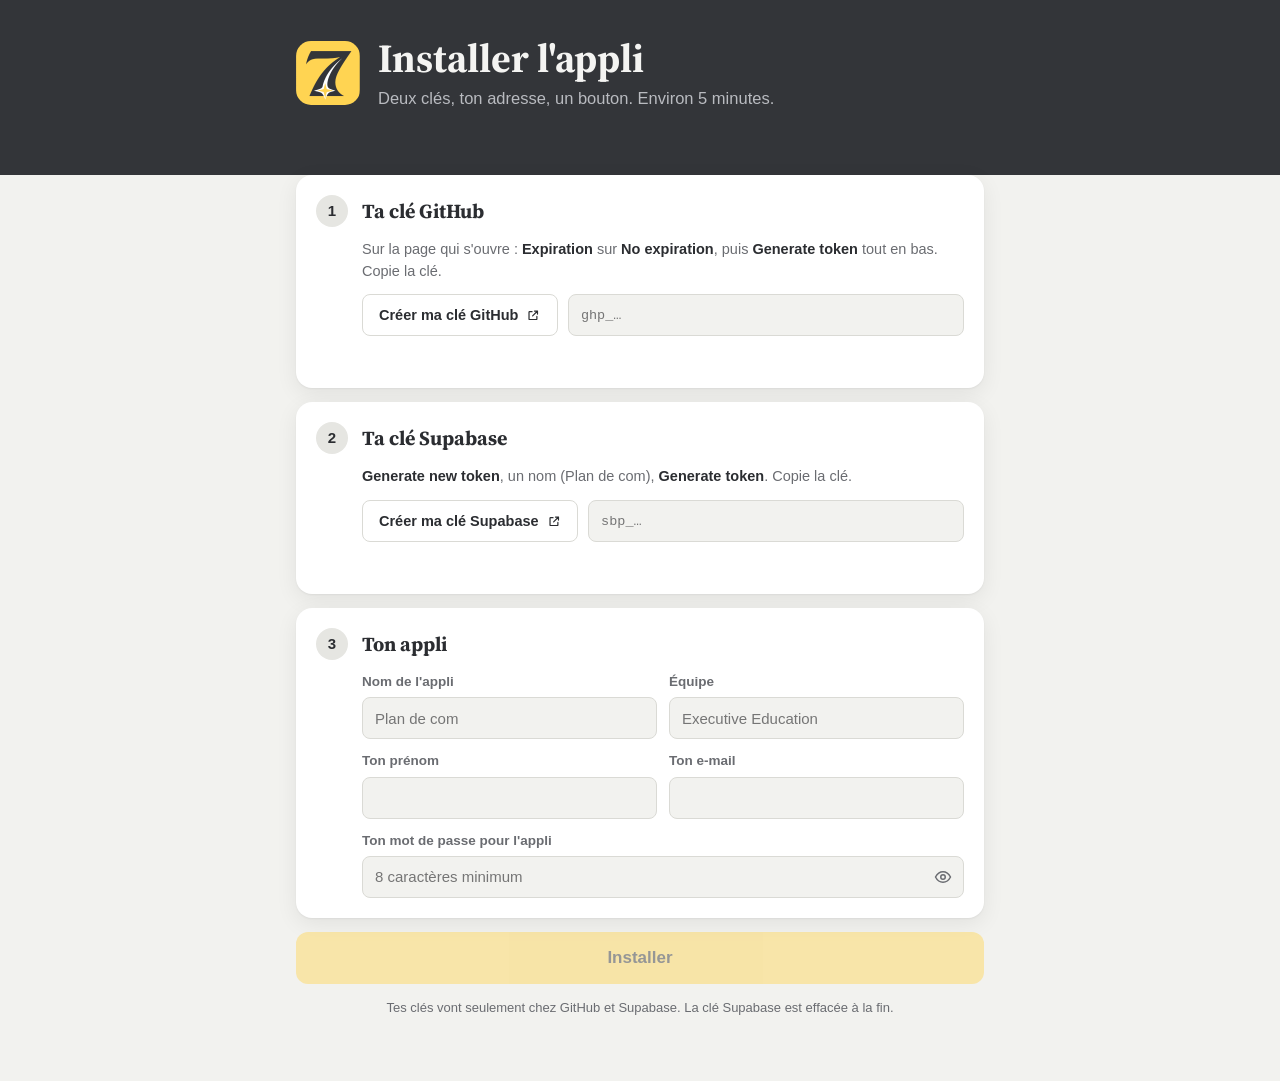
==== site/installer.html @ 74ef3721 "2.7.0 : installer une copie en un clic - Page site/installer.html : deux clés (GitHub pré-remplie, S" ====
<!doctype html>
<html lang="fr">
<head>
<meta charset="utf-8">
<meta name="viewport" content="width=device-width, initial-scale=1, viewport-fit=cover">
<title>Installer l'appli</title>
<meta name="description" content="Installer l'appli Plan de com pour ton équipe : deux clés, ton adresse, un bouton.">
<meta name="robots" content="noindex">
<link rel="icon" href="icons/favicon-32.png">
<style>
/* Installer une copie en un clic. Page autonome (pas de lien depuis l'appli), mêmes couleurs que le tutoriel.
   Tout se passe dans le navigateur : les clés vont seulement chez GitHub (copie, réglages, secret chiffré),
   puis un robot GitHub Actions (.github/workflows/installer.yml) fait la partie Supabase et efface le secret. */
@font-face { font-family: "KRC Serif"; src: url("fonts/krc-serif.woff") format("woff"); font-display: swap; }
:root {
  --yellow: #FFD452; --yellow-ink: #26282B;
  --hero: #333539; --hero-ink: #F4F4F2; --hero-ink2: #B9BBC0;
  --bg: #F2F2EF; --card: #FFFFFF; --text: #2B2D31; --text2: #6A6C71; --sep: #DADAD5; --fill: #E6E6E2;
  --ok: #2E7D32; --ok-bg: #E7F3E8; --red: #C62828; --red-bg: #FCEBEA; --focus: #333539;
  --shadow: 0 1px 2px rgba(20,20,20,.05), 0 6px 22px rgba(20,20,20,.07);
  --serif: "KRC Serif", Georgia, "Times New Roman", serif;
  --sans: -apple-system, BlinkMacSystemFont, "Segoe UI", Roboto, "Helvetica Neue", Arial, sans-serif;
  --mono: ui-monospace, "SF Mono", Menlo, Consolas, "Liberation Mono", monospace;
  --r2: 8px; --r3: 12px; --r4: 16px;
  color-scheme: light;
}
@media (prefers-color-scheme: dark) { :root:not([data-theme="light"]) {
  --hero: #17181A; --bg: #0F1012; --card: #1E1F22; --text: #F1F1EE; --text2: #A4A6AB; --sep: #34363B; --fill: #2C2E33;
  --ok: #81C784; --ok-bg: #1C2A1E; --red: #EF9A9A; --red-bg: #3A1F1F; --focus: #FFD452;
  --shadow: 0 1px 2px rgba(0,0,0,.4), 0 6px 22px rgba(0,0,0,.35); color-scheme: dark; } }
:root[data-theme="dark"] {
  --hero: #17181A; --bg: #0F1012; --card: #1E1F22; --text: #F1F1EE; --text2: #A4A6AB; --sep: #34363B; --fill: #2C2E33;
  --ok: #81C784; --ok-bg: #1C2A1E; --red: #EF9A9A; --red-bg: #3A1F1F; --focus: #FFD452;
  --shadow: 0 1px 2px rgba(0,0,0,.4), 0 6px 22px rgba(0,0,0,.35); color-scheme: dark; }
*, *::before, *::after { box-sizing: border-box; }
body { margin: 0; background: var(--bg); color: var(--text); font: 15px/1.5 var(--sans); -webkit-font-smoothing: antialiased; }
h1, h2, p { margin: 0; }
a { color: inherit; }
svg { width: 1em; height: 1em; fill: none; stroke: currentColor; stroke-width: 2; stroke-linecap: round; stroke-linejoin: round; flex: none; }
:focus-visible { outline: 2px solid var(--focus); outline-offset: 2px; }
[hidden] { display: none !important; }
.sr { position: absolute; width: 1px; height: 1px; overflow: hidden; clip-path: inset(50%); white-space: nowrap; }
.wrap { max-width: 720px; margin: 0 auto; padding-left: max(16px, env(safe-area-inset-left, 0px)); padding-right: max(16px, env(safe-area-inset-right, 0px)); }
.muted { color: var(--text2); }

.hero { background: var(--hero); color: var(--hero-ink); }
.hero-in { display: flex; align-items: center; gap: 18px; padding-block: 36px 64px; }
.logo { width: 64px; height: 64px; border-radius: 15px; flex: none; }
h1 { font: 700 clamp(28px, 5vw, 40px)/1.1 var(--serif); }
.lead { color: var(--hero-ink2); font-size: 16.5px; margin-top: 6px; }

main { margin-top: -36px; padding-bottom: 64px; display: grid; gap: 14px; }
.card { background: var(--card); border-radius: var(--r4); box-shadow: var(--shadow); padding: 20px; display: grid; grid-template-columns: 32px minmax(0, 1fr); gap: 4px 14px; }
.num { width: 32px; height: 32px; border-radius: 50%; background: var(--fill); display: grid; place-items: center; font-weight: 700; font-size: 15px; }
.card.ok .num { background: var(--ok); color: var(--card); }
.card h2 { font: 700 20px/32px var(--serif); }
.card .body { display: grid; gap: 12px; min-width: 0; }
.aide { color: var(--text2); font-size: 14.5px; }
.aide b { color: var(--text); font-weight: 650; }
.ligne { display: grid; grid-template-columns: auto minmax(0, 1fr); gap: 10px; align-items: center; }
.btn { display: inline-flex; align-items: center; gap: 8px; height: 42px; padding: 0 16px; border-radius: var(--r2); border: 1px solid var(--sep); background: var(--card); color: var(--text); font: 600 14.5px var(--sans); text-decoration: none; cursor: pointer; white-space: nowrap; }
.btn:hover { background: var(--fill); }
input { height: 42px; width: 100%; border: 1px solid var(--sep); border-radius: var(--r2); background: var(--bg); color: var(--text); padding: 0 12px; font: 15px var(--sans); }
input.cle { font: 13.5px var(--mono); }
input:focus { border-color: var(--focus); outline: none; box-shadow: 0 0 0 1px var(--focus); }
input[aria-invalid="true"] { border-color: var(--red); }
.etat { display: flex; align-items: center; gap: 8px; font-size: 14px; font-weight: 600; min-height: 20px; }
.etat.ok { color: var(--ok); }
.etat.non { color: var(--red); }
.etat img { width: 22px; height: 22px; border-radius: 50%; }
.champs { display: grid; grid-template-columns: 1fr 1fr; gap: 12px; }
.champ { display: grid; gap: 5px; font-size: 13.5px; font-weight: 600; color: var(--text2); }
.mdp { position: relative; }
.mdp input { padding-right: 46px; }
.oeil { position: absolute; right: 4px; top: 4px; width: 34px; height: 34px; border: 0; background: none; color: var(--text2); border-radius: 6px; cursor: pointer; display: grid; place-items: center; font-size: 18px; }
.go { height: 52px; border: 0; border-radius: var(--r3); background: var(--yellow); color: var(--yellow-ink); font: 700 17px var(--sans); cursor: pointer; display: flex; align-items: center; justify-content: center; gap: 10px; }
.go:disabled { opacity: .45; cursor: default; }
.note { font-size: 13px; color: var(--text2); text-align: center; }

/* le suivi */
.suivi { background: var(--card); border-radius: var(--r4); box-shadow: var(--shadow); padding: 22px 20px; display: grid; gap: 16px; }
.suivi h2 { font: 700 24px/1.2 var(--serif); }
.pas { list-style: none; margin: 0; padding: 0; display: grid; gap: 2px; }
.pas li { display: grid; grid-template-columns: 26px minmax(0, 1fr) auto; gap: 12px; align-items: center; padding: 9px 0; color: var(--text2); }
.pas li .i { width: 26px; height: 26px; border-radius: 50%; display: grid; place-items: center; border: 2px solid var(--sep); font-size: 14px; }
.pas li.en { color: var(--text); font-weight: 650; }
.pas li.en .i { border-color: var(--yellow); border-top-color: transparent; animation: tour 0.9s linear infinite; }
.pas li.fait { color: var(--text); }
.pas li.fait .i { background: var(--ok); border-color: var(--ok); color: var(--card); }
.pas li.rate { color: var(--red); font-weight: 650; }
.pas li.rate .i { background: var(--red); border-color: var(--red); color: var(--card); }
.pas small { font-size: 13px; color: var(--text2); font-weight: 400; }
@keyframes tour { to { transform: rotate(360deg); } }
@media (prefers-reduced-motion: reduce) { .pas li.en .i { animation: none; border-top-color: var(--yellow); } }
.err { background: var(--red-bg); color: var(--text); border-radius: var(--r3); padding: 14px 16px; display: grid; gap: 12px; }
.err p { font-weight: 600; }
.err .act { display: flex; flex-wrap: wrap; gap: 10px; }
.fin { display: grid; gap: 14px; justify-items: start; }
.fin .go { padding: 0 26px; text-decoration: none; }
.fin p { font-size: 15px; }
.fin .adr { font: 14px var(--mono); color: var(--text2); word-break: break-all; }

@media (max-width: 600px) {
  .hero-in { padding-block: 28px 56px; }
  .logo { width: 52px; height: 52px; border-radius: 12px; }
  .card { grid-template-columns: minmax(0, 1fr); padding: 18px 16px; }
  .num { display: none; }
  .ligne, .champs { grid-template-columns: minmax(0, 1fr); }
  .btn { justify-content: center; }
}
</style>
</head>
<body>
<header class="hero"><div class="wrap hero-in">
  <img class="logo" src="assets/road-to-7th.png" alt="">
  <div><h1>Installer l'appli</h1><p class="lead">Deux clés, ton adresse, un bouton. Environ 5 minutes.</p></div>
</div></header>

<main class="wrap">
  <form id="f" novalidate>
    <div style="display:grid;gap:14px">
      <section class="card" id="c-gh">
        <span class="num">1</span>
        <div class="body">
          <h2>Ta clé GitHub</h2>
          <p class="aide">Sur la page qui s'ouvre : <b>Expiration</b> sur <b>No expiration</b>, puis <b>Generate token</b> tout en bas. Copie la clé.</p>
          <div class="ligne">
            <a class="btn" id="lien-gh" href="https://github.com/settings/tokens/new?scopes=repo,workflow&amp;description=Plan%20de%20com" target="_blank" rel="noopener">Créer ma clé GitHub <svg viewBox="0 0 24 24" aria-hidden="true"><path d="M14 5h5v5M19 5l-8 8M18 14v4a1 1 0 0 1-1 1H6a1 1 0 0 1-1-1V7a1 1 0 0 1 1-1h4"/></svg></a>
            <input class="cle" id="gh" name="gh" placeholder="ghp_…" autocomplete="off" spellcheck="false" aria-label="Clé GitHub" aria-describedby="gh-etat">
          </div>
          <p class="etat" id="gh-etat" aria-live="polite"></p>
        </div>
      </section>

      <section class="card" id="c-sb">
        <span class="num">2</span>
        <div class="body">
          <h2>Ta clé Supabase</h2>
          <p class="aide"><b>Generate new token</b>, un nom (Plan de com), <b>Generate token</b>. Copie la clé.</p>
          <div class="ligne">
            <a class="btn" href="https://supabase.com/dashboard/account/tokens" target="_blank" rel="noopener">Créer ma clé Supabase <svg viewBox="0 0 24 24" aria-hidden="true"><path d="M14 5h5v5M19 5l-8 8M18 14v4a1 1 0 0 1-1 1H6a1 1 0 0 1-1-1V7a1 1 0 0 1 1-1h4"/></svg></a>
            <input class="cle" id="sb" name="sb" placeholder="sbp_…" autocomplete="off" spellcheck="false" aria-label="Clé Supabase" aria-describedby="sb-etat">
          </div>
          <p class="etat" id="sb-etat" aria-live="polite"></p>
        </div>
      </section>

      <section class="card" id="c-app">
        <span class="num">3</span>
        <div class="body">
          <h2>Ton appli</h2>
          <div class="champs">
            <label class="champ">Nom de l'appli<input id="app" placeholder="Plan de com" maxlength="40" autocomplete="off"></label>
            <label class="champ">Équipe<input id="nom" placeholder="Executive Education" maxlength="60" autocomplete="organization"></label>
            <label class="champ">Ton prénom<input id="prenom" maxlength="60" autocomplete="given-name"></label>
            <label class="champ">Ton e-mail<input id="email" type="email" autocomplete="email"></label>
            <label class="champ" style="grid-column:1/-1">Ton mot de passe pour l'appli
              <span class="mdp"><input id="mdp" type="password" minlength="8" autocomplete="new-password" placeholder="8 caractères minimum"><button type="button" class="oeil" id="oeil" aria-label="Afficher le mot de passe" aria-pressed="false"><svg viewBox="0 0 24 24" aria-hidden="true"><path d="M2 12s3.600-7 10-7 10 7 10 7-3.600 7-10 7S2 12 2 12z"/><circle cx="12" cy="12" r="3"/></svg></button></span>
            </label>
          </div>
        </div>
      </section>

      <button class="go" id="go" type="submit" disabled>Installer</button>
      <p class="note">Tes clés vont seulement chez GitHub et Supabase. La clé Supabase est effacée à la fin.</p>
    </div>
  </form>

  <section class="suivi" id="suivi" hidden aria-live="polite">
    <div><h2 id="s-titre">Installation en cours</h2><p class="muted" id="s-sous">Garde cette page ouverte.</p></div>
    <ol class="pas" id="pas"></ol>
    <div class="err" id="err" hidden>
      <p id="err-t"></p>
      <div class="act"><button type="button" class="btn" id="encore">Réessayer</button><a class="btn" id="detail" href="#" target="_blank" rel="noopener" hidden>Voir le détail sur GitHub</a></div>
    </div>
    <div class="fin" id="fin" hidden>
      <a class="go" id="ouvrir" href="#" target="_blank" rel="noopener">Ouvrir mon appli</a>
      <p class="adr" id="adr"></p>
      <p>Connecte-toi avec <b id="fin-mail"></b> et ton mot de passe. Garde l'adresse dans tes favoris.</p>
      <p class="muted" id="fin-plus">Ta clé Supabase ne sert plus : tu peux la supprimer sur supabase.com.</p>
    </div>
  </section>
</main>

<script src="vendor/tweetnacl-1.0.3.min.js"></script>
<script src="installer/scelle.js"></script>
<script>
(() => {
  const ORIGINE = "bonavilien/kedge-plan-com", WF = "installer.yml";
  const API = (window.KPLAN_INSTALLER && window.KPLAN_INSTALLER.api) || "https://api.github.com";
  const PAUSE = (window.KPLAN_INSTALLER && window.KPLAN_INSTALLER.pause) || 1;
  const $ = (id) => document.getElementById(id);
  const attendre = (ms) => new Promise((r) => setTimeout(r, ms * PAUSE));
  const esc = (s) => String(s).replace(/[&<>"]/g, (c) => ({ "&": "&amp;", "<": "&lt;", ">": "&gt;", '"': "&quot;" })[c]);
  let jeton = "", login = "", depot = "", site = "";

  /* ---------- GitHub ---------- */
  async function gh(method, p, body) {
    const r = await fetch(API + p, { method, headers: { authorization: `Bearer ${jeton}`, accept: "application/vnd.github+json", ...(body ? { "content-type": "application/json" } : {}) }, body: body ? JSON.stringify(body) : undefined });
    const t = await r.text(); let j = null; try { j = t ? JSON.parse(t) : null; } catch (e) { j = t; }
    return { ok: r.ok, status: r.status, j, h: r.headers };
  }
  const exiger = (r, quoi) => { if (!r.ok) throw new Error(`${quoi} : GitHub répond ${r.status}${r.j && r.j.message ? ` (${r.j.message})` : ""}`); return r.j; };

  /* ---------- les clés et le formulaire ---------- */
  let ghOk = false, verif = 0;
  async function verifierGh() {
    const v = $("gh").value.trim(), n = ++verif, e = $("gh-etat");
    ghOk = false; login = ""; $("c-gh").classList.remove("ok"); $("gh").removeAttribute("aria-invalid");
    if (!v) { e.className = "etat"; e.textContent = ""; return pret(); }
    e.className = "etat"; e.textContent = "Je vérifie…";
    jeton = v;
    let r; try { r = await gh("GET", "/user"); } catch (err) { r = { ok: false, status: 0 }; }
    if (n !== verif) return;
    if (!r.ok) { e.className = "etat non"; e.textContent = r.status === 401 ? "Clé refusée par GitHub : recopie-la en entier." : "GitHub ne répond pas, réessaie dans un instant."; $("gh").setAttribute("aria-invalid", "true"); return pret(); }
    const portees = r.h.get("x-oauth-scopes");
    if (portees !== null && !(/\brepo\b/.test(portees) && /\bworkflow\b/.test(portees))) { e.className = "etat non"; e.textContent = "Il manque les cases repo et workflow : recrée la clé avec le bouton."; $("gh").setAttribute("aria-invalid", "true"); return pret(); }
    login = r.j.login; ghOk = true; $("c-gh").classList.add("ok");
    e.className = "etat ok"; e.innerHTML = `${r.j.avatar_url ? `<img src="${esc(r.j.avatar_url)}" alt="">` : ""}Connecté : ${esc(login)}`;
    pret();
  }
  const sbOk = () => /^sbp_[A-Za-z0-9_]{20,}$/.test($("sb").value.trim());
  function etatSb() {
    const v = $("sb").value.trim(), e = $("sb-etat");
    $("c-sb").classList.toggle("ok", sbOk());
    $("sb").toggleAttribute("aria-invalid", !!v && !sbOk());
    e.className = "etat" + (!v ? "" : sbOk() ? " ok" : " non");
    e.textContent = !v ? "" : sbOk() ? "Clé reçue" : "Une clé Supabase commence par sbp_";
    pret();
  }
  const mailOk = () => /^[^\s@]+@[^\s@]+\.[^\s@]+$/.test($("email").value.trim());
  function pret() {
    const appOk = mailOk() && $("mdp").value.length >= 8;
    $("c-app").classList.toggle("ok", appOk);
    $("go").disabled = !(ghOk && sbOk() && appOk);
  }
  let minuteur;
  $("gh").addEventListener("input", () => { clearTimeout(minuteur); minuteur = setTimeout(verifierGh, 350); });
  $("sb").addEventListener("input", etatSb);
  ["app", "nom", "prenom", "email", "mdp"].forEach((id) => $(id).addEventListener("input", pret));
  $("oeil").addEventListener("click", () => { const m = $("mdp"), vu = m.type === "password"; m.type = vu ? "text" : "password"; $("oeil").setAttribute("aria-pressed", vu); $("oeil").setAttribute("aria-label", vu ? "Cacher le mot de passe" : "Afficher le mot de passe"); });

  /* ---------- le suivi ---------- */
  const PAS = [
    ["copie", "Copier l'appli dans ton GitHub"],
    ["reglages", "Régler ta copie"],
    ["Créer la base", "Créer la base", "1 à 3 minutes"],
    ["Installer les tables", "Installer les tables"],
    ["Régler la connexion", "Régler la connexion"],
    ["Créer ton compte", "Créer ton compte"],
    ["Installer les notifications et le bouton Mettre à jour", "Notifications et bouton Mettre à jour"],
    ["Brancher le site", "Brancher le site sur la base"],
    ["Mettre en ligne", "Mettre en ligne"],
  ];
  /* les étapes techniques de GitHub comptent dans « Mettre en ligne » */
  const groupe = (nom) => /^(Préparer le site|Run actions\/configure-pages|Run actions\/upload-pages-artifact|Mettre en ligne)/.test(nom) ? "Mettre en ligne" : nom;
  const ICONES = { fait: '<svg viewBox="0 0 24 24" aria-hidden="true"><path d="M5 12.500l4.500 4.500L19 7.500"/></svg>', rate: '<svg viewBox="0 0 24 24" aria-hidden="true"><path d="M7 7l10 10M17 7 7 17"/></svg>' };
  function dessiner(etats, detail) {
    $("pas").innerHTML = PAS.map(([k, nom, aide]) => { const s = etats[k] || ""; return `<li class="${s}" data-k="${esc(k)}"><span class="i">${ICONES[s] || ""}</span><span>${esc(nom)}${s === "en" && (detail[k] || aide) ? ` <small>· ${esc(detail[k] || aide)}</small>` : ""}</span><span class="sr">${s === "fait" ? "fait" : s === "en" ? "en cours" : s === "rate" ? "échec" : "à venir"}</span></li>`; }).join("");
  }
  let etats = {}, detail = {};
  const marquer = (k, s, d) => { etats[k] = s; if (d !== undefined) detail[k] = d; dessiner(etats, detail); };

  async function copier() {
    marquer("copie", "en");
    let r = await gh("GET", `/repos/${login}/${depot}`);
    if (r.ok && !(r.j.fork && r.j.parent && r.j.parent.full_name.toLowerCase() === ORIGINE)) throw new Error(`Tu as déjà un dépôt « ${depot} » sur GitHub. Change le nom de l'appli, puis réessaie.`);
    if (!r.ok) {
      if (r.status !== 404) exiger(r, "Lecture de ton GitHub");
      const f = exiger(await gh("POST", `/repos/${ORIGINE}/forks`, { name: depot, default_branch_only: true }), "Copie de l'appli");
      depot = f.name; // si tu avais déjà une copie sous un autre nom, GitHub la redonne
    }
    // une copie ancienne n'a pas encore le robot : on la met à jour d'abord
    for (let i = 0; ; i++) {
      const w = await gh("GET", `/repos/${login}/${depot}/contents/.github/workflows/${WF}`);
      if (w.ok) break;
      if (i === 3) await gh("POST", `/repos/${login}/${depot}/merge-upstream`, { branch: "main" });
      if (i > 40) throw new Error("GitHub met trop de temps à copier l'appli. Réessaie dans une minute.");
      marquer("copie", "en", "GitHub prépare la copie"); await attendre(3000);
    }
    marquer("copie", "fait");
  }

  async function regler(f) {
    marquer("reglages", "en");
    const R = `/repos/${login}/${depot}`;
    await gh("PUT", `${R}/actions/permissions`, { enabled: true, allowed_actions: "all" });
    for (const w of [WF, "pages.yml"]) { const r = await gh("PUT", `${R}/actions/workflows/${w}/enable`); if (!r.ok && w === WF) exiger(r, "Activation du robot"); }
    let p = await gh("POST", `${R}/pages`, { build_type: "workflow" });
    if (p.status === 409) p = await gh("PUT", `${R}/pages`, { build_type: "workflow" });
    if (!p.ok) exiger(p, "Activation de GitHub Pages");
    for (const [name, value] of [["KPLAN_APP", f.app], ["KPLAN_NOM", f.nom]]) {
      if (!value) continue;
      const r = await gh("PATCH", `${R}/actions/variables/${name}`, { name, value });
      if (r.status === 404) exiger(await gh("POST", `${R}/actions/variables`, { name, value }), "Nom de l'appli");
      else exiger(r, "Nom de l'appli");
    }
    const cle = exiger(await gh("GET", `${R}/actions/secrets/public-key`), "Clé du coffre GitHub");
    const valeur = JSON.stringify({ supabase: f.sb, github: jeton, email: f.email, mdp: f.mdp, prenom: f.prenom });
    exiger(await gh("PUT", `${R}/actions/secrets/KPLAN_INSTALLATION`, { encrypted_value: KPscelle.pourGitHub(valeur, cle.key), key_id: cle.key_id }), "Rangement des clés");
    marquer("reglages", "fait");
  }

  async function lancer() {
    const R = `/repos/${login}/${depot}`, depuis = Date.now() - 60e3;
    exiger(await gh("POST", `${R}/actions/workflows/${WF}/dispatches`, { ref: "main" }), "Lancement du robot");
    marquer(PAS[2][0], "en", "GitHub démarre le robot");
    let run;
    for (let i = 0; !run; i++) {
      if (i > 40) throw new Error("Le robot ne démarre pas. Réessaie dans une minute.");
      await attendre(3000);
      const r = await gh("GET", `${R}/actions/workflows/${WF}/runs?event=workflow_dispatch&per_page=5`);
      run = r.ok && (r.j.workflow_runs || []).find((x) => Date.parse(x.created_at) >= depuis && !vus.has(x.id));
    }
    vus.add(run.id); $("detail").href = run.html_url; $("detail").hidden = false;
    for (;;) {
      await attendre(4000);
      const jr = await gh("GET", `${R}/actions/runs/${run.id}/jobs`), job = jr.ok && jr.j.jobs && jr.j.jobs[0];
      if (job) suivre(job);
      const rr = await gh("GET", `${R}/actions/runs/${run.id}`);
      if (rr.ok && rr.j.status === "completed") {
        if (rr.j.conclusion === "success") return;
        const msg = job ? await raison(job) : "";
        throw new Error(msg || "Le robot s'est arrêté. Le détail est sur GitHub.");
      }
    }
  }
  const vus = new Set();
  function suivre(job) {
    const par = {};
    for (const s of job.steps || []) { const k = groupe(s.name); if (!PAS.some((p) => p[0] === k)) continue; (par[k] = par[k] || []).push(s); }
    for (const [k] of PAS.slice(2)) {
      const l = par[k]; if (!l) continue;
      const rate = l.some((s) => s.conclusion === "failure"), fini = l.every((s) => s.status === "completed"), en = l.some((s) => s.status === "in_progress");
      if (rate) marquer(k, "rate"); else if (fini) marquer(k, "fait"); else if (en || (etats[k] === "en")) marquer(k, "en", k === "Créer la base" ? "1 à 3 minutes" : "");
    }
  }
  async function raison(job) {
    const r = await gh("GET", `/repos/${login}/${depot}/check-runs/${job.id}/annotations`);
    const a = (r.ok && r.j || []).filter((x) => x.annotation_level === "failure" && !/exit code|Process completed/i.test(x.message));
    return a.length ? a[0].message : "";
  }

  const slug = (s) => (s || "plan de com").normalize("NFD").replace(/[̀-ͯ]/g, "").toLowerCase().replace(/[^a-z0-9]+/g, "-").replace(/^-|-$/g, "").slice(0, 60) || "plan-de-com";
  let form;
  async function installer() {
    $("err").hidden = true; $("fin").hidden = true; $("s-titre").textContent = "Installation en cours"; $("s-sous").textContent = "Garde cette page ouverte.";
    for (const k in etats) if (etats[k] === "rate") delete etats[k];
    try {
      if (etats.copie !== "fait") await copier();
      await regler(form);
      await lancer();
      for (const [k] of PAS) marquer(k, "fait");
      site = `https://${login.toLowerCase()}.github.io/${depot}/`;
      $("s-titre").textContent = "Ton appli est en ligne"; $("s-sous").textContent = "";
      $("ouvrir").href = site; $("adr").textContent = site; $("fin-mail").textContent = form.email; $("fin").hidden = false;
      $("ouvrir").focus();
    } catch (e) {
      const k = PAS.map((p) => p[0]).find((x) => etats[x] === "en");
      if (k) marquer(k, "rate");
      $("s-titre").textContent = "L'installation s'est arrêtée"; $("s-sous").textContent = "Rien n'est perdu : « Réessayer » reprend où elle en était.";
      $("err-t").textContent = e.message; $("err").hidden = false; $("encore").focus();
    }
  }
  $("f").addEventListener("submit", (e) => {
    e.preventDefault(); if ($("go").disabled) return;
    form = { sb: $("sb").value.trim(), app: $("app").value.trim(), nom: $("nom").value.trim(), prenom: $("prenom").value.trim(), email: $("email").value.trim(), mdp: $("mdp").value };
    depot = slug(form.app);
    $("f").hidden = true; $("suivi").hidden = false; dessiner(etats, detail); window.scrollTo(0, 0);
    installer();
  });
  $("encore").addEventListener("click", installer);
})();
</script>
</body>
</html>
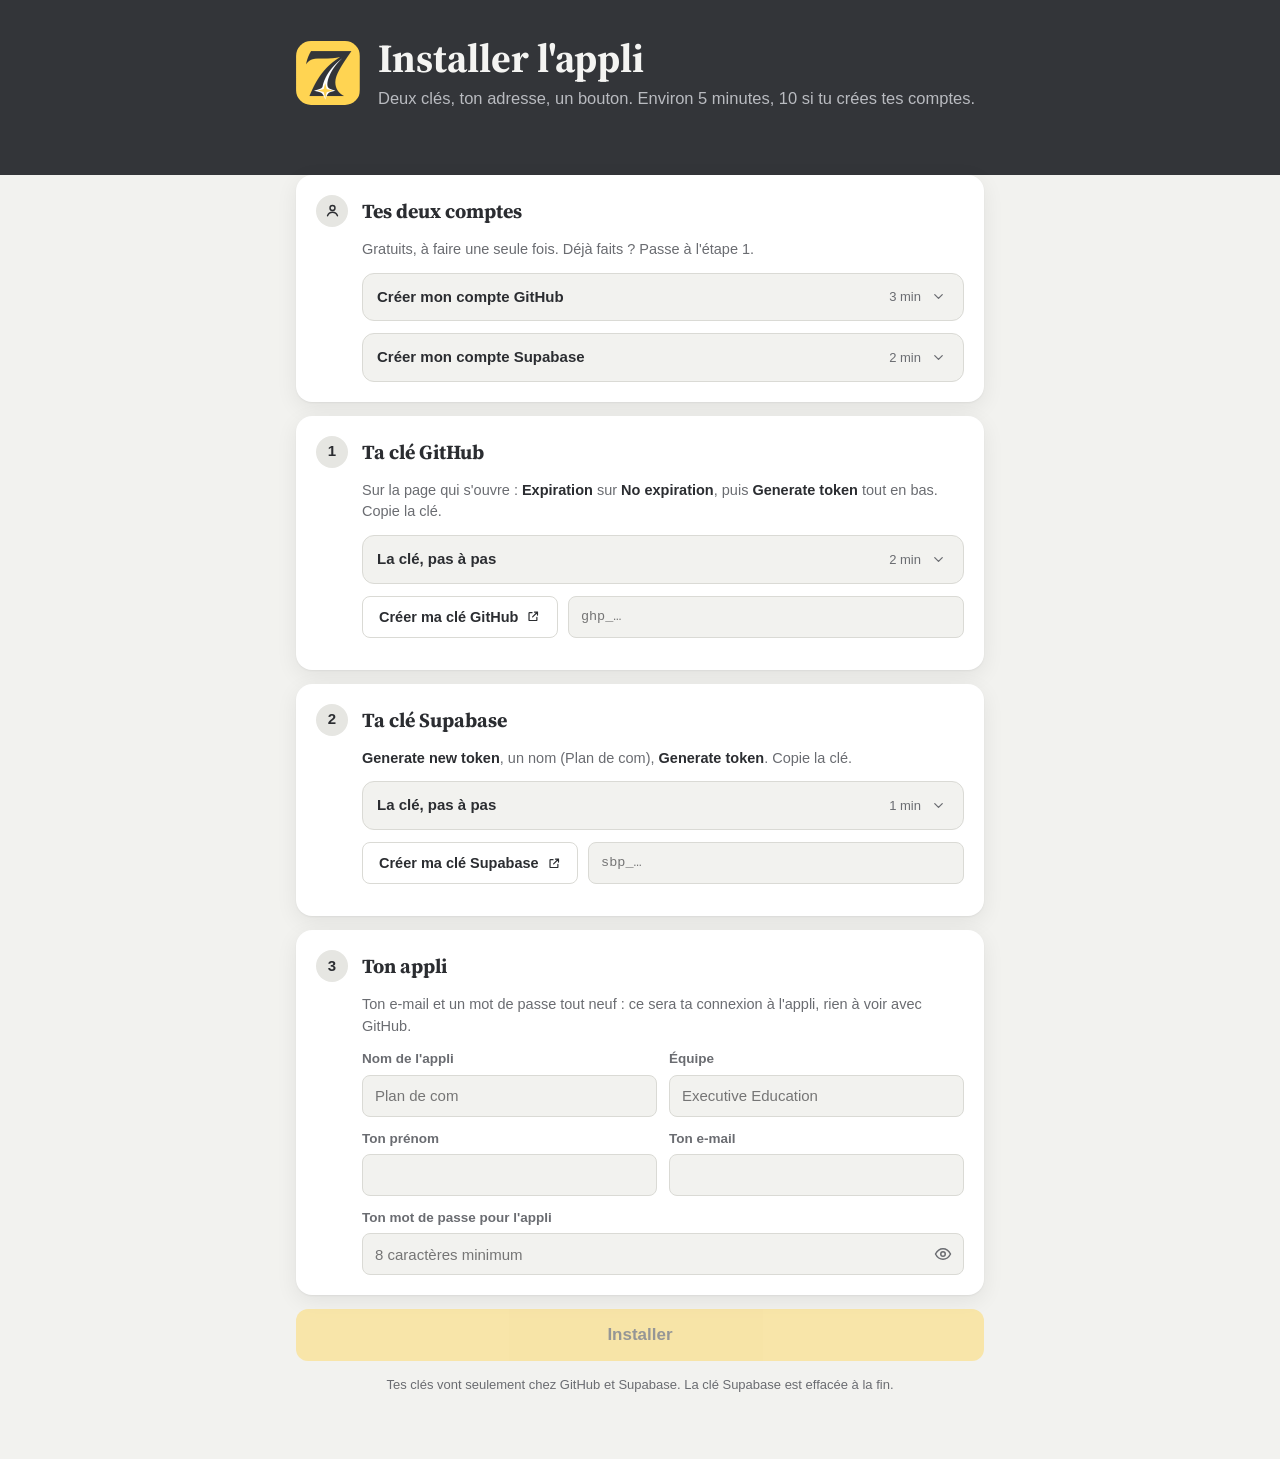
==== commit 3aa8c6f5: "2.7.0 : les copies se mettent à jour seules chaque nuit, et la page Installer explique les comptes p" ====
--- a/site/installer.html
+++ b/site/installer.html
@@ -21,7 +21,7 @@
   --serif: "KRC Serif", Georgia, "Times New Roman", serif;
   --sans: -apple-system, BlinkMacSystemFont, "Segoe UI", Roboto, "Helvetica Neue", Arial, sans-serif;
   --mono: ui-monospace, "SF Mono", Menlo, Consolas, "Liberation Mono", monospace;
-  --r2: 8px; --r3: 12px; --r4: 16px;
+  --r1: 6px; --r2: 8px; --r3: 12px; --r4: 16px;
   color-scheme: light;
 }
 @media (prefers-color-scheme: dark) { :root:not([data-theme="light"]) {
@@ -65,6 +65,7 @@
 input:focus { border-color: var(--focus); outline: none; box-shadow: 0 0 0 1px var(--focus); }
 input[aria-invalid="true"] { border-color: var(--red); }
 .etat { display: flex; align-items: center; gap: 8px; font-size: 14px; font-weight: 600; min-height: 20px; }
+.etat:empty { min-height: 0; }
 .etat.ok { color: var(--ok); }
 .etat.non { color: var(--red); }
 .etat img { width: 22px; height: 22px; border-radius: 50%; }
@@ -76,6 +77,32 @@
 .go { height: 52px; border: 0; border-radius: var(--r3); background: var(--yellow); color: var(--yellow-ink); font: 700 17px var(--sans); cursor: pointer; display: flex; align-items: center; justify-content: center; gap: 10px; }
 .go:disabled { opacity: .45; cursor: default; }
 .note { font-size: 13px; color: var(--text2); text-align: center; }
+
+/* les pas-à-pas : fermés par défaut, une action par ligne, les boutons à cliquer écrits comme à l'écran */
+.card.avant .num svg { font-size: 17px; }
+.pap { border: 1px solid var(--sep); border-radius: var(--r3); background: var(--bg); }
+.pap > summary { list-style: none; cursor: pointer; display: grid; grid-template-columns: minmax(0, 1fr) auto 18px; align-items: center; gap: 10px; padding: 12px 14px; font-weight: 650; border-radius: var(--r3); }
+.pap > summary::-webkit-details-marker { display: none; }
+.pap > summary:hover { background: var(--fill); }
+.pap > summary small { color: var(--text2); font-weight: 500; font-size: 13px; }
+.pap > summary svg { color: var(--text2); transition: transform .15s; }
+.pap[open] > summary svg { transform: rotate(180deg); }
+.pap .in { padding: 2px 14px 16px; display: grid; gap: 12px; }
+.pap .quoi { color: var(--text2); font-size: 14px; }
+.acts { margin: 0; padding: 0; list-style: none; counter-reset: a; display: grid; gap: 10px; font-size: 14.5px; }
+.acts li { counter-increment: a; display: grid; grid-template-columns: 22px minmax(0, 1fr); gap: 10px; align-items: baseline; line-height: 1.75; }
+.acts li::before { content: counter(a); font: 600 12px/20px var(--sans); color: var(--text2); text-align: center; width: 22px; height: 22px; border-radius: 50%; border: 1px solid var(--sep); background: var(--card); align-self: start; margin-top: 2px; }
+.acts li > div { min-width: 0; overflow-wrap: anywhere; }
+.acts small { display: block; color: var(--text2); font-size: 13.5px; line-height: 1.5; margin-top: 2px; }
+.ui { display: inline-flex; align-items: center; gap: 5px; padding: 0 9px; border-radius: var(--r1); border: 1px solid var(--sep); background: var(--card); font-size: 13.5px; font-weight: 600; line-height: 1.7; max-width: 100%; color: var(--text); white-space: nowrap; }
+a.ui { text-decoration: none; border-color: color-mix(in srgb, var(--text) 30%, transparent); }
+a.ui:hover { background: var(--yellow); color: var(--yellow-ink); border-color: var(--yellow); }
+.ui svg { font-size: 12px; }
+code { font: 13px var(--mono); background: var(--fill); padding: 1px 5px; border-radius: 4px; overflow-wrap: anywhere; }
+.bien { display: flex; gap: 8px; align-items: baseline; font-size: 14px; color: var(--ok); font-weight: 600; }
+.bien svg { align-self: center; }
+.astuce { display: flex; gap: 8px; align-items: baseline; font-size: 13.5px; color: var(--text2); }
+.astuce svg { align-self: center; }
 
 /* le suivi */
 .suivi { background: var(--card); border-radius: var(--r4); box-shadow: var(--shadow); padding: 22px 20px; display: grid; gap: 16px; }
@@ -99,6 +126,7 @@
 .fin .go { padding: 0 26px; text-decoration: none; }
 .fin p { font-size: 15px; }
 .fin .adr { font: 14px var(--mono); color: var(--text2); word-break: break-all; }
+.fin .nuit { display: flex; align-items: center; gap: 8px; }
 
 @media (max-width: 600px) {
   .hero-in { padding-block: 28px 56px; }
@@ -107,23 +135,77 @@
   .num { display: none; }
   .ligne, .champs { grid-template-columns: minmax(0, 1fr); }
   .btn { justify-content: center; }
+  .ui { white-space: normal; }
 }
 </style>
 </head>
 <body>
 <header class="hero"><div class="wrap hero-in">
   <img class="logo" src="assets/road-to-7th.png" alt="">
-  <div><h1>Installer l'appli</h1><p class="lead">Deux clés, ton adresse, un bouton. Environ 5 minutes.</p></div>
+  <div><h1>Installer l'appli</h1><p class="lead">Deux clés, ton adresse, un bouton. Environ 5 minutes, 10 si tu crées tes comptes.</p></div>
 </div></header>
 
 <main class="wrap">
   <form id="f" novalidate>
     <div style="display:grid;gap:14px">
+      <section class="card avant" id="c-comptes">
+        <span class="num" aria-hidden="true"><svg viewBox="0 0 24 24"><circle cx="12" cy="8.5" r="3.5"/><path d="M5 19.5c1.200-3.400 3.900-5 7-5s5.800 1.600 7 5"/></svg></span>
+        <div class="body">
+          <h2>Tes deux comptes</h2>
+          <p class="aide">Gratuits, à faire une seule fois. Déjà faits ? Passe à l'étape 1.</p>
+
+          <details class="pap" id="pap-compte-gh">
+            <summary>Créer mon compte GitHub <small>3 min</small><svg viewBox="0 0 24 24" aria-hidden="true"><path d="M6 9l6 6 6-6"/></svg></summary>
+            <div class="in">
+              <p class="quoi">GitHub garde le code de ton appli et la met en ligne.</p>
+              <ol class="acts">
+                <li><div>Ouvre <a class="ui" id="lien-signup-gh" href="https://github.com/signup" target="_blank" rel="noopener">github.com/signup <svg viewBox="0 0 24 24" aria-hidden="true"><path d="M14 5h5v5M19 5l-8 8M18 14v4a1 1 0 0 1-1 1H6a1 1 0 0 1-1-1V7a1 1 0 0 1 1-1h4"/></svg></a></div></li>
+                <li><div>Ton <b>e-mail</b> (celui du travail convient), puis un <b>mot de passe</b>.<small>15 caractères, ou 8 avec au moins un chiffre et une minuscule.</small></div></li>
+                <li><div>Un <b>nom d'utilisateur</b>. Il sera dans l'adresse de ton appli : <code>https://<b>ton-nom</b>.github.io/plan-de-com/</code><small>Simple, en minuscules, avec des tirets si besoin. Exemple : <code>com-executive</code></small></div></li>
+                <li><div>Pays : <b>France</b>. Puis le bouton <span class="ui">Continue</span> ou <span class="ui">Create account</span>.</div></li>
+                <li><div>GitHub vérifie que tu n'es pas un robot : <span class="ui">Verify</span>, puis suis le petit jeu d'images.</div></li>
+                <li><div>Un code à 8 chiffres arrive par e-mail : tape-le.<small>Rien reçu ? Regarde dans les indésirables.</small></div></li>
+                <li><div>Connecte-toi. Si GitHub pose des questions (équipe, centres d'intérêt), tout en bas : <span class="ui">Skip personalization</span>.</div></li>
+              </ol>
+              <p class="bien"><svg viewBox="0 0 24 24" aria-hidden="true"><path d="M5 12.5l4.5 4.5L19 7.5"/></svg>C'est prêt. Note ton nom d'utilisateur et ton mot de passe.</p>
+              <p class="astuce"><svg viewBox="0 0 24 24" aria-hidden="true"><circle cx="12" cy="12" r="9"/><path d="M12 11v6M12 7.6v.1"/></svg><span>Plus tard, GitHub peut te demander un code sur ton téléphone à la connexion. Suis ses écrans : l'appli n'est pas concernée.</span></p>
+            </div>
+          </details>
+
+          <details class="pap" id="pap-compte-sb">
+            <summary>Créer mon compte Supabase <small>2 min</small><svg viewBox="0 0 24 24" aria-hidden="true"><path d="M6 9l6 6 6-6"/></svg></summary>
+            <div class="in">
+              <p class="quoi">Supabase garde les données de ton appli : actions, comptes, réglages. Ton compte GitHub suffit pour y entrer.</p>
+              <ol class="acts">
+                <li><div>Ouvre <a class="ui" id="lien-signup-sb" href="https://supabase.com/dashboard/sign-up" target="_blank" rel="noopener">supabase.com/dashboard/sign-up <svg viewBox="0 0 24 24" aria-hidden="true"><path d="M14 5h5v5M19 5l-8 8M18 14v4a1 1 0 0 1-1 1H6a1 1 0 0 1-1-1V7a1 1 0 0 1 1-1h4"/></svg></a></div></li>
+                <li><div>Le bouton <span class="ui">Continue with GitHub</span>, puis, sur la page de GitHub, le bouton vert <span class="ui">Authorize supabase</span>.<small>Pas de nouveau mot de passe à inventer.</small></div></li>
+                <li><div>Supabase te demande une <b>organisation</b>. <b>Name</b> : ton équipe. <b>Plan</b> : <b>Free</b>, 0 $. Puis <span class="ui">Create organization</span>.</div></li>
+                <li><div>Supabase propose ensuite <span class="ui">Create a new project</span> : <b>ne le fais pas</b>, l'installateur s'en charge.</div></li>
+              </ol>
+              <p class="bien"><svg viewBox="0 0 24 24" aria-hidden="true"><path d="M5 12.5l4.5 4.5L19 7.5"/></svg>C'est prêt. Passe à l'étape 1.</p>
+              <p class="astuce"><svg viewBox="0 0 24 24" aria-hidden="true"><circle cx="12" cy="12" r="9"/><path d="M12 11v6M12 7.6v.1"/></svg><span>Un compte gratuit a droit à 2 bases. Si tu en as déjà 2, mets-en une en pause sur supabase.com avant d'installer.</span></p>
+            </div>
+          </details>
+        </div>
+      </section>
+
       <section class="card" id="c-gh">
         <span class="num">1</span>
         <div class="body">
           <h2>Ta clé GitHub</h2>
           <p class="aide">Sur la page qui s'ouvre : <b>Expiration</b> sur <b>No expiration</b>, puis <b>Generate token</b> tout en bas. Copie la clé.</p>
+          <details class="pap" id="pap-cle-gh">
+            <summary>La clé, pas à pas <small>2 min</small><svg viewBox="0 0 24 24" aria-hidden="true"><path d="M6 9l6 6 6-6"/></svg></summary>
+            <div class="in">
+              <ol class="acts">
+                <li><div><span class="ui">Créer ma clé GitHub</span> ouvre la bonne page.<small>GitHub redemande parfois ton mot de passe, ou un code reçu par e-mail : donne-le.</small></div></li>
+                <li><div><b>Note</b> est déjà rempli. <b>Expiration</b> : choisis <span class="ui">No expiration</span>.<small>Un message jaune te le déconseille : c'est normal, la clé sert aux mises à jour de chaque nuit.</small></div></li>
+                <li><div>Les cases <b>repo</b> et <b>workflow</b> sont déjà cochées. Ne touche à rien d'autre.</div></li>
+                <li><div>Tout en bas, le bouton vert <span class="ui">Generate token</span>.</div></li>
+                <li><div>La clé s'affiche une seule fois. Elle commence par <code>ghp_</code>. Copie-la avec l'icône <svg viewBox="0 0 24 24" aria-hidden="true"><rect x="8" y="8" width="12" height="12" rx="2.5"/><path d="M16 8V6a2 2 0 0 0-2-2H6a2 2 0 0 0-2 2v8a2 2 0 0 0 2 2h2"/></svg> à côté, puis colle-la ici.</div></li>
+              </ol>
+            </div>
+          </details>
           <div class="ligne">
             <a class="btn" id="lien-gh" href="https://github.com/settings/tokens/new?scopes=repo,workflow&amp;description=Plan%20de%20com" target="_blank" rel="noopener">Créer ma clé GitHub <svg viewBox="0 0 24 24" aria-hidden="true"><path d="M14 5h5v5M19 5l-8 8M18 14v4a1 1 0 0 1-1 1H6a1 1 0 0 1-1-1V7a1 1 0 0 1 1-1h4"/></svg></a>
             <input class="cle" id="gh" name="gh" placeholder="ghp_…" autocomplete="off" spellcheck="false" aria-label="Clé GitHub" aria-describedby="gh-etat">
@@ -137,6 +219,17 @@
         <div class="body">
           <h2>Ta clé Supabase</h2>
           <p class="aide"><b>Generate new token</b>, un nom (Plan de com), <b>Generate token</b>. Copie la clé.</p>
+          <details class="pap" id="pap-cle-sb">
+            <summary>La clé, pas à pas <small>1 min</small><svg viewBox="0 0 24 24" aria-hidden="true"><path d="M6 9l6 6 6-6"/></svg></summary>
+            <div class="in">
+              <ol class="acts">
+                <li><div><span class="ui">Créer ma clé Supabase</span> ouvre la bonne page.<small>Si Supabase demande de te connecter : <span class="ui">Continue with GitHub</span>.</small></div></li>
+                <li><div>Le bouton <span class="ui">Generate new token</span>. Un nom : <b>Plan de com</b>.<small>Si une durée est demandée, 1 jour suffit : cette clé ne sert qu'à l'installation.</small></div></li>
+                <li><div>Le bouton <span class="ui">Generate token</span>.</div></li>
+                <li><div>La clé s'affiche une seule fois. Elle commence par <code>sbp_</code>. Copie-la, puis colle-la ici.</div></li>
+              </ol>
+            </div>
+          </details>
           <div class="ligne">
             <a class="btn" href="https://supabase.com/dashboard/account/tokens" target="_blank" rel="noopener">Créer ma clé Supabase <svg viewBox="0 0 24 24" aria-hidden="true"><path d="M14 5h5v5M19 5l-8 8M18 14v4a1 1 0 0 1-1 1H6a1 1 0 0 1-1-1V7a1 1 0 0 1 1-1h4"/></svg></a>
             <input class="cle" id="sb" name="sb" placeholder="sbp_…" autocomplete="off" spellcheck="false" aria-label="Clé Supabase" aria-describedby="sb-etat">
@@ -149,6 +242,7 @@
         <span class="num">3</span>
         <div class="body">
           <h2>Ton appli</h2>
+          <p class="aide">Ton e-mail et un mot de passe tout neuf : ce sera ta connexion à l'appli, rien à voir avec GitHub.</p>
           <div class="champs">
             <label class="champ">Nom de l'appli<input id="app" placeholder="Plan de com" maxlength="40" autocomplete="off"></label>
             <label class="champ">Équipe<input id="nom" placeholder="Executive Education" maxlength="60" autocomplete="organization"></label>
@@ -177,6 +271,7 @@
       <a class="go" id="ouvrir" href="#" target="_blank" rel="noopener">Ouvrir mon appli</a>
       <p class="adr" id="adr"></p>
       <p>Connecte-toi avec <b id="fin-mail"></b> et ton mot de passe. Garde l'adresse dans tes favoris.</p>
+      <p class="nuit" id="fin-nuit"><svg viewBox="0 0 24 24" aria-hidden="true"><path d="M19.5 11A7.5 7.5 0 0 0 6.2 6.9L4.5 8.6"/><path d="M4.5 4.5v4.1h4.1"/><path d="M4.5 13a7.5 7.5 0 0 0 13.3 4.1l1.7-1.7"/><path d="M19.5 19.5v-4.1h-4.1"/></svg>Elle se met à jour toute seule, chaque nuit.</p>
       <p class="muted" id="fin-plus">Ta clé Supabase ne sert plus : tu peux la supprimer sur supabase.com.</p>
     </div>
   </section>
